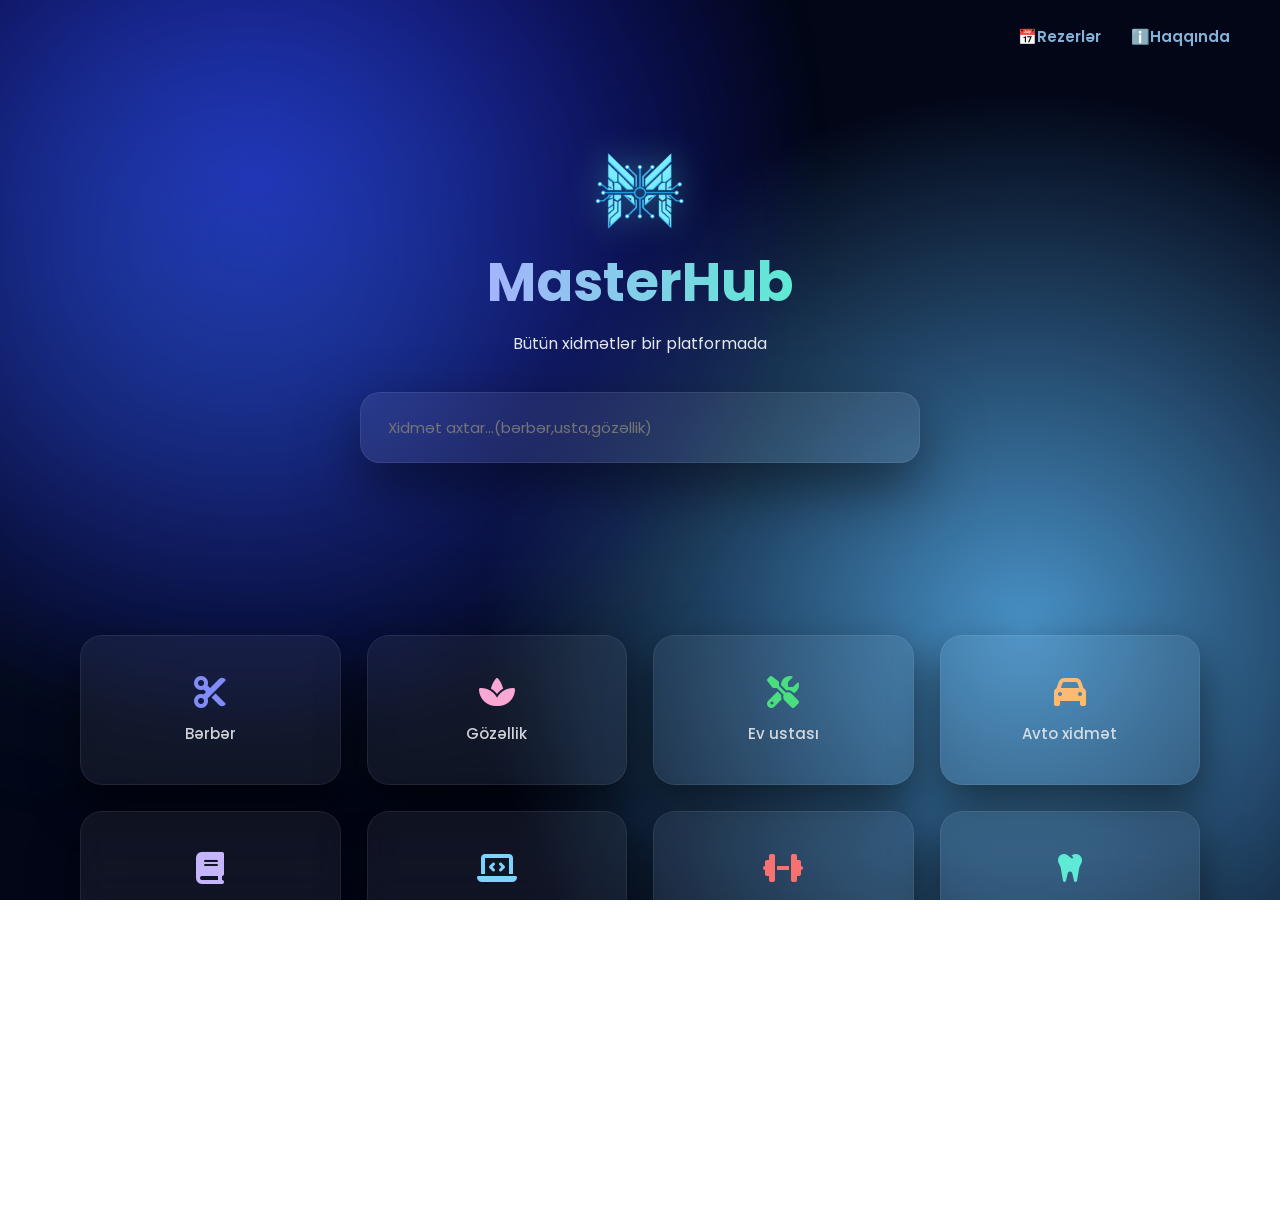
==== index.html @ 571d1bb3 "rf" ====
<!DOCTYPE html>
<html lang="az">

<head>
    <meta charset="UTF-8">
    <meta name="viewport" content="width=device-width, initial-scale=1.0">
    <title>MasterHub</title>
    <link rel="stylesheet" href="https://cdnjs.cloudflare.com/ajax/libs/font-awesome/6.5.0/css/all.min.css">
    <link rel="stylesheet" href="css/style.css">

</head>

<body>
    <div class="all">
        <!-- BACKGROUND -->
        <div class="blob blue"></div>
        <div class="blob light"></div>

        <header class="head">
            <div class="logo">
                <img src="./images/Masterlogo.png" alt="MasterHub Logo">
                <h1 class="title-home">MasterHub</h1>
                <p>Bütün xidmətlər bir platformada</p>
            </div>
            <div class="search">
                <input class="search-home" type="text" placeholder="Xidmət axtar...(bərbər,usta,gözəllik)">
                <!-- <button class="search-btn">Axtar</button> -->
            </div>
            <div class="header-right">
                <span class="myReserv">📅Rezerlər</span>
                <span class="about">ℹ️Haqqında</span>
            </div>
        </header>
        <div class="categorys">
            <div class="category" id="barber"><i class="fa-solid fa-scissors"></i><span>Bərbər</span></div>
            <div class="category" id="beauty"><i class="fa-solid fa-spa"></i><span>Gözəllik</span></div>
            <div class="category" id="master"><i class="fa-solid fa-screwdriver-wrench"></i><span>Ev ustası</span></div>
            <div class="category"><i class="fa-solid fa-car"></i><span>Avto xidmət</span></div>
            <div class="category"><i class="fa-solid fa-book"></i><span>Repetitor</span></div>
            <div class="category"><i class="fa-solid fa-laptop-code"></i><span>Texniki</span></div>
            <div class="category"><i class="fa-solid fa-dumbbell"></i><span>Fitness</span></div>
            <div class="category"><i class="fa-solid fa-tooth"></i><span>Diş həkimi</span></div>
            <div class="category"><i class="fa-solid fa-broom"></i><span>Təmizlik</span></div>
            <div class="category"><i class="fa-solid fa-user-nurse"></i><span>Sağlamlıq</span></div>
        </div>
    </div>
    <script src="js/app.js"></script>
    <script src="../js/myreservation.js"></script>

</body>

</html>
---- css/style.css ----
@import url('https://fonts.googleapis.com/css2?family=Poppins:wght@300;400;600;700&display=swap');

* {
    box-sizing: border-box;
    margin: 0;
    padding: 0;
    font-family: "Poppins", sans-serif;

}


.all {
    position: relative;
    width: 100%;

}

html,
body {
    margin: 0;
    padding: 0;
    width: 100%;
    height: 100%;
    min-height: 100vh;
    overflow-x: hidden;
    overscroll-behavior: none;
}

html {
    background:
        radial-gradient(circle at 20% 20%, #150aaf 0%, transparent 45%),
        radial-gradient(circle at 80% 70%, #4892c7 0%, transparent 45%),
        linear-gradient(180deg, #020617 0%, #020617 100%);
    color: #e5e7eb;
    width: 100%;


}

.title-home {
    text-align: center;
}

.logo {
    display: flex;
    flex-direction: column;
    align-items: center;
    gap: 8px;
}

.logo img {
    width: 96px;
    height: 96px;
    object-fit: contain;
    margin-bottom: -5px;
    filter: drop-shadow(0 0 18px rgba(94, 234, 212, 0.45));
}



.logo img {
    width: 96px;
    animation: breatheGlow 4s ease-in-out infinite;
}

@keyframes breatheGlow {
    0% {
        transform: scale(1);
        filter:
            drop-shadow(0 0 6px rgba(99, 102, 241, 0.35)) drop-shadow(0 0 12px rgba(99, 102, 241, 0.2));
    }

    50% {
        transform: scale(1.07);
        filter:
            drop-shadow(0 0 18px rgba(20, 184, 166, 0.85)) drop-shadow(0 0 36px rgba(20, 184, 166, 0.55));
    }

    100% {
        transform: scale(1);
        filter:
            drop-shadow(0 0 6px rgba(99, 102, 241, 0.35)) drop-shadow(0 0 12px rgba(99, 102, 241, 0.2));
    }
}

.head {
    display: flex;
    flex-direction: column;
    align-items: center;
    justify-content: center;
    text-align: center;
    padding: 60px 20px 40px;
    min-height: 65vh;
}

.logo h1 {
    font-size: 54px;
    font-weight: 700;
    background: linear-gradient(90deg, #a5b4fc, #5eead4);
    -webkit-background-clip: text;
    -webkit-text-fill-color: transparent;
}

.search {
    display: flex;
    margin-top: 36px;
    width: 100%;
    max-width: 560px;
    padding: 10px;
    border-radius: 20px;
    background: rgba(255, 255, 255, 0.08);
    backdrop-filter: blur(14px);
    box-shadow:
        0 25px 60px rgba(0, 0, 0, 0.5),
        inset 0 0 0 1px rgba(255, 255, 255, 0.08);
}

.search input {
    flex: 1;
    border: none;
    outline: none;
    padding: 14px 18px;
    background: transparent;
    color: #e5e7eb;
    font-size: 15px;
}




.search-box input::placeholder {
    color: rgba(255, 255, 255, 0.5);
}

.blob {
    position: absolute;
    width: 480px;
    height: 480px;
    border-radius: 50%;
    filter: blur(160px);
    opacity: 0.35;
    z-index: -1;
}

.blob.blue {
    background: #6366f1;

}

.blob.light {
    background: #14b8a6;

}



.category:nth-child(1) i {
    color: #818cf8;
}

.category:nth-child(2) i {
    color: #f9a8d4;
}

.category:nth-child(3) i {
    color: #4ade80;
}

.category:nth-child(4) i {
    color: #fdba74;
}

.category:nth-child(5) i {
    color: #c4b5fd;
}

.category:nth-child(6) i {
    color: #7dd3fc;
}

.category:nth-child(7) i {
    color: #f87171;
}

.category:nth-child(8) i {
    color: #5eead4;
}

.category:nth-child(9) i {
    color: #bef264;
}

.category:nth-child(10) i {
    color: #34d399;
}

.categorys {
    display: grid;
    grid-template-columns: repeat(auto-fit, minmax(180px, 1fr));
    gap: 26px;
    padding: 50px 40px 90px;
    max-width: 1200px;
    margin: auto;
    width: 100%;
    box-sizing: border-box;
}

.category {
    display: flex;
    flex-direction: column;
    align-items: center;
    justify-content: center;
    height: 150px;
    gap: 14px;
    border-radius: 22px;
    background: rgba(255, 255, 255, 0.06);
    backdrop-filter: blur(16px);
    cursor: pointer;
    transition: 0.4s;
    box-shadow:
        0 20px 45px rgba(0, 0, 0, 0.55),
        inset 0 0 0 1px rgba(255, 255, 255, 0.07);
}

.category:hover {
    transform: translateY(-10px);
    box-shadow:
        0 35px 80px rgba(0, 0, 0, 0.75),
        inset 0 0 0 1px rgba(255, 255, 255, 0.12);
}

.category i {
    font-size: 32px;
}

.category span {
    font-size: 15px;
    font-weight: 500;
    color: #e5e7eb;
    opacity: 0.9;
}










.barber-title,
.beauty-title,
.master-title {
    margin-top: 25px;
    text-align: center;
    font-size: 45px;
    color: #4eaece;
    text-shadow: 0 0 10px rgb(40, 70, 162);
}

.beauty-title {
    color: #e6529f;
    text-shadow: 0 0 40px rgb(204, 64, 157);
}

.barber,
.beauty,
.master {
    margin: 0;
    padding: 0;
    font-family: "Poppins", sans-serif;
    background: linear-gradient(135deg, #1f2937, #111827);
    color: #e5e7eb;
}

.beauty {
    background: linear-gradient(135deg, #fbcfe8, #f9a8d4);
    color: #111827;
}

#barber-container,
#beauty-container,
#master-container {
    max-width: 1200px;
    height: 350px;
    margin: 40px auto;
    padding: 0 20px;
    display: grid;
    grid-template-columns: repeat(4, 1fr);
    gap: 25px;
}

#barber-container h1,
#beauty-container h1,
#master-container h1 {
    text-align: center;
    font-size: 36px;
    margin-bottom: 30px;
}

.barber-card,
.beauty-card,
.master-card {
    display: flex;
    flex-direction: column;
    justify-content: space-between;
    align-items: center;
    background: rgba(255, 255, 255, 0.05);
    border-radius: 20px;
    padding: 20px;
    text-align: center;
    margin-bottom: 20px;
    box-shadow: 0 20px 40px rgba(0, 0, 0, 0.5);
    transition: transform 0.3s, box-shadow 0.3s;
    height: 100%;
}

.beauty-card {
    box-shadow: 0 15px 35px rgba(0, 0, 0, 0.3);
    transition: transform 0.3s, box-shadow 0.3s;
}

.barber-card:hover {
    transform: translateY(-10px);
    box-shadow: 0 35px 60px rgba(0, 0, 0, 0.7);
}

.beauty-card:hover {
    transform: translateY(-8px);
    box-shadow: 0 25px 50px rgba(0, 0, 0, 0.4);
}

.master-card:hover {
    transform: translateY(-8px);
    box-shadow: 0 25px 50px rgba(0, 0, 0, 0.4);
}

.barber-card img,
.beauty-card img,
.master-card img {
    width: 120px;
    height: 120px;
    border-radius: 50%;
    object-fit: cover;
    margin-bottom: 15px;
    border: 3px solid #14b8a6;
    box-shadow: 0 0 20px rgba(20, 184, 166, 0.4);
}

.beauty-card img {
    border: 3px solid #f472b6;
    box-shadow: 0 0 15px rgba(244, 114, 182, 0.3);
}

.barber-card h3,
.beauty-card h3,
.master-card h3 {
    margin: 10px 0;
    font-size: 20.8px;
    color: #fff;
}

.beauty-card h3 {
    font-size: 19.5px;
    color: #111827;

}


.barber-card p,
.beauty-card p,
.master-card p {
    margin: 5px 0;
    font-size: 14px;
}

.barber-card p:nth-child(3),
.beauty-card p:nth-child(3),
.master-card p:nth-child(3) {
    display: inline-block;
    background: #e8bd14;
    color: #000;
    padding: 4px 10px;
    border-radius: 12px;
    font-weight: 600;
}

.beauty-card p:nth-child(3) {
    background: #fde68a;
    color: #111827;
}


.barber-card p:nth-child(4),
.beauty-card p:nth-child(4),
.master-card p:nth-child(4) {
    display: inline-block;
    background: #14b8a6;
    color: #fff;
    padding: 4px 10px;
    border-radius: 12px;
    font-weight: 600;
}

.beauty-card p:nth-child(4) {
    background: #fbb6ce;
    color: #111827;
}

.barber-card p:nth-child(6),
.beauty-card p:nth-child(6),
.master-card p:nth-child(6) {
    display: inline-block;
    background: #6366f1;
    color: #fff;
    padding: 4px 10px;
    border-radius: 12px;
    font-weight: 600;
}

.beauty-card p:nth-child(6) {
    background: #f9a8d4;
    color: #111827;
}

.barber-card p:nth-child(7),
.beauty-card p:nth-child(7),
.master-card p:nth-child(7) {
    display: inline-block;
    background: #f87171;
    color: #fff;
    padding: 4px 10px;
    border-radius: 12px;
    font-weight: 600;
}

.beauty-card p:nth-child(7) {
    background: #f472b6;
    color: #fff;
}

.barber-card p:nth-child(5),
.beauty-card p:nth-child(5),
.master-card p:nth-child(5) {
    display: block;
    color: #e5e7eb;
    font-size: 14px;
    /* font-weight: 550; */
}

.beauty-card p:nth-child(5) {
    background: none;
    color: rgba(0, 0, 0, 0.786);
    font-weight: 700;


}

.profileBarber-btn,
.profileBeauty-btn,
.profileMaster-btn {
    margin-top: auto;
    padding: 10px 16px;
    border: none;
    border-radius: 14px;
    background: linear-gradient(140deg, #6366f1, #14b8a6);
    color: #fff;
    font-size: 14px;
    font-weight: 600;
    cursor: pointer;
    transition: all 0.3s ease;
    box-shadow: 0 10px 25px rgba(99, 102, 241, 0.4);
}

.profileBeauty-btn {
    background: linear-gradient(10deg, #c92eacbf, #eb7db9c3);
    color: #111827;
    box-shadow: 0 10px 25px rgba(173, 80, 144, 0.423);
}

.profileBarber-btn:hover {
    transform: translateY(-3px);
    box-shadow: 0 10px 20px rgba(20, 184, 166, 0.6);
}

.profileBeauty-btn:hover {
    transform: translateY(-3px);
    box-shadow: 0 10px 20px rgba(187, 45, 142, 0.727);
}

.profileMaster-btn:hover {
    transform: translateY(-3px);
    box-shadow: 0 10px 20px rgba(20, 184, 166, 0.6);
}


.profileBarber-btn:active {
    transform: scale(0.97);
}

.profileBeauty-btn:active {
    transform: scale(0.97);
}

.profileMaster-btn:active {
    transform: scale(0.97);
}



.master .master-card {
    padding: 22px 20px;
}

.master .master-card img {
    margin-bottom: 14px;
}

.master .master-card h3 {
    margin: 8px 0 10px;
    line-height: 1.3;
}

.master .master-card p {
    margin: 6px 0;
    line-height: 1.45;
    white-space: normal;
    word-break: break-word;
}

.master .master-card p:nth-child(3),
.master .master-card p:nth-child(4) {
    margin: 4px 4px 6px;
}

.master .master-card p:nth-child(5) {
    margin-top: 10px;
    font-weight: 500;
    opacity: 0.9;
    font-size: 18px;
    font-weight: 600;
}

.master .master-card p:nth-child(6) {
    margin-top: 8px;
    font-size: 14px;
}

.master .master-card p:nth-child(7) {
    margin-top: 10px;
    font-size: 15px;
}

.master .master-card .profileBarber-btn {
    margin-top: 16px;
}



.notFound {
    text-align: center;
    display: none;
    font-weight: 600;
    font-size: 16px;
    margin: 20px auto;
    padding: 12px 20px;
    border-radius: 12px;
    background-color: rgba(219, 32, 32, 0.1);
}








.sort {
    display: flex;
    justify-content: flex-end;
    align-items: center;
    max-width: 1200px;
    margin: 20px auto;
    padding: 0 20px;
    gap: 12px;
}

.sort-text {
    font-size: 17px;
    font-weight: 650;
    color: #14b8a6;
    text-shadow: 0 0 8px rgba(20, 184, 166, 0.5);
}

.sortBeauty-text {
    color: #cd309e;
    text-shadow: 0 0 10px rgba(234, 24, 129, 0.864);
}

.sort-icons {
    display: flex;
    gap: 10px;
}

.sort-icon {
    display: flex;
    justify-content: center;
    align-items: center;
    width: 36px;
    height: 36px;
    font-size: 20px;
    border-radius: 50%;
    background: rgba(20, 184, 166, 0.2);
    color: #14b8a6;
    cursor: pointer;
    transition: all 0.3s;
    box-shadow: 0 5px 15px rgba(20, 184, 166, 0.3);
}

.sortBeauty-icon {
    background: rgba(181, 18, 154, 0.2);
    color: #aa14b8;
    box-shadow: 0 5px 15px rgba(168, 48, 154, 0.742);

}

.sort-icon:hover {
    background: rgba(20, 184, 166, 0.4);
    transform: translateY(-3px);
    box-shadow: 0 8px 20px rgba(20, 184, 166, 0.5);
}

.sortBeauty-icon:hover {
    background: rgba(177, 14, 158, 0.4);
    box-shadow: 0 8px 20px rgba(219, 37, 150, 0.5);
}







.profile {
    margin: 0;
    padding: 0;
    font-family: 'Poppins', sans-serif;
    background: linear-gradient(135deg, #1f2937, #111827);
    color: #e5e7eb;
}

.beauty {
    background: linear-gradient(135deg, #fbcfe8, #f9a8d4);
    color: #111827;
}

#profil {
    display: flex;
    flex-direction: column;
    width: 90%;
    max-width: 1000px;
    margin: 40px auto;
    gap: 25px;
}

.profil-header {
    display: flex;
    align-items: center;
    width: 100%;
    background: rgba(255, 255, 255, 0.05);
    padding: 25px 30px;
    border-radius: 20px;
    box-shadow: 0 20px 40px rgba(0, 0, 0, 0.5);
    gap: 26px;
    transition: transform 0.3s, box-shadow 0.3s;
}

.profil-header .beauty {
    border: 4px solid #f472b6;
    box-shadow: 0 0 40px rgba(244, 114, 182, 0.5);
}

.profil-header:hover {
    transform: translateY(-8px);
    box-shadow: 0 35px 60px rgba(0, 0, 0, 0.7);
}

.profil-header img {
    width: 160px;
    height: 160px;
    border-radius: 50%;
    object-fit: cover;
    border: 4px solid #14b8a6;
    box-shadow: 0 0 40px rgba(20, 184, 166, 0.5);
}

.profil-header.beauty img {
    border: 4px solid #f472b6;
    box-shadow: 0 0 40px rgba(244, 114, 182, 0.5);
}

.profil-data {
    display: flex;
    flex-direction: column;
    gap: 8px;
}

.profil-data h2 {
    font-size: 28px;
    color: #fff;
    margin: 0;
    text-shadow: 0 0 15px #14b8a6;
}

.beauty h2 {
    text-shadow: 0 0 15px #f472b6;
    color: #111827;
}

.profil-data p {
    margin: 0;
    font-size: 16px;
    color: #d1d5db;
}

.beauty p {
    color: #111827;
}

.contact {
    margin-top: 10px;
    padding: 10px 22px;
    background: linear-gradient(140deg, #6366f1, #14b8a6);
    color: #fff;
    border: none;
    border-radius: 14px;
    font-weight: bold;
    cursor: pointer;
    transition: transform 0.2s, box-shadow 0.2s;
    text-decoration: none;
}

.contact.beauty {
    background: linear-gradient(140deg, #f472b6, #f9a8d4);
    color: #111827;
    text-decoration: none;

}

.contact:hover {
    transform: scale(1.05);
    box-shadow: 0 5px 15px rgba(20, 184, 166, 0.4);
}

.contact.beauty:hover {
    box-shadow: 0 5px 15px rgba(244, 114, 182, 0.4);
}

.services {
    display: flex;
    flex-direction: column;
    gap: 12px;
    width: 100%;
}

.service-box {
    display: flex;
    justify-content: space-between;
    align-items: center;
    background: rgba(255, 255, 255, 0.05);
    padding: 15px 20px;
    border-radius: 12px;
    cursor: pointer;
    font-weight: 600;
    transition: background 0.3s, transform 0.2s;
}

.service-box.beauty:hover {
    background: linear-gradient(120deg, #f472b6, #fbcfe8);
    color: #111827;
}

.service-box:hover {
    background: linear-gradient(120deg, #14b8a6, #6366f1);
    color: #fff;
    transform: translateY(-2px);
}

.sum {
    background: rgba(255, 255, 255, 0.05);
    padding: 18px 22px;
    font-weight: bold;
    font-size: 18px;
    border-radius: 12px;
    text-align: right;
    box-shadow: 0 10px 25px rgba(0, 0, 0, 0.4);
}


.schedule h3 {
    font-size: 22px;
    font-weight: bold;
    color: #fff;
    margin-bottom: 12px;
    text-shadow: 0 0 12px #14b8a6;
}

.beauty .schedule h3 {
    color: #111827;
    text-shadow: 0 0 12px #f472b6;
}

.dates {
    display: flex;
    flex-wrap: wrap;
    gap: 12px;
    margin-bottom: 15px;
}

.date-btn {
    padding: 12px 20px;
    border-radius: 14px;
    border: none;
    cursor: pointer;
    font-weight: bold;
    font-size: 16px;
    transition: transform 0.2s, box-shadow 0.2s;
    background: linear-gradient(120deg, #14b8a6, #6366f1);
    color: #fff;
}

.date-btn:hover {
    transform: translateY(-2px);
    box-shadow: 0 6px 16px rgba(20, 184, 166, 0.5);
}

.beauty .date-btn {
    background: linear-gradient(120deg, #f472b6, #f9a8d4);
    color: #111827;
}

.beauty .date-btn:hover {
    box-shadow: 0 6px 16px rgba(244, 114, 182, 0.6);
    background: linear-gradient(120deg, #f9a8d4, #f472b6);
}

.times {
    display: flex;
    flex-wrap: wrap;
    gap: 12px;
    margin-bottom: 15px;
}

.times button {
    padding: 12px 20px;
    font-size: 16px;
    border-radius: 14px;
    border: none;
    cursor: pointer;
    font-weight: bold;
    transition: transform 0.2s, box-shadow 0.2s;
    background: linear-gradient(120deg, #14b8a6, #6366f1);
    color: #fff;
    display: flex;
    flex-wrap: wrap;
}

.beauty .times button {
    background: linear-gradient(120deg, #f9a8d4, #f472b6);

}

.times button:hover:not(:disabled) {
    transform: translateY(-2px);
    box-shadow: 0 6px 16px rgba(20, 184, 166, 0.5);
}

.times button:disabled {
    background: rgba(255, 255, 255, 0.15);
    color: #999;
    cursor: not-allowed;
    box-shadow: none;
    transform: none;
}

.beauty .times button:hover:not(:disabled) {
    box-shadow: 0 6px 16px rgba(244, 114, 182, 0.6);
    background: linear-gradient(120deg, #f9a8d4, #f472b6);
}

.rezerv-btn {
    padding: 14px 40px;
    border: none;
    border-radius: 14px;
    font-weight: bold;
    font-size: 18px;
    cursor: pointer;
    background: linear-gradient(140deg, #14b8a6, #6366f1);
    color: #fff;
    transition: transform 0.2s, box-shadow 0.2s;
}

.rezerv-btn:hover {
    transform: scale(1.05);
    box-shadow: 0 6px 16px rgba(20, 184, 166, 0.5);
}

.beauty .rezerv-btn {
    background: linear-gradient(140deg, #f472b6, #f9a8d4);
    color: #111827;
}

.beauty .rezerv-btn:hover {
    box-shadow: 0 6px 16px rgba(244, 114, 182, 0.6);
}




.service-box.select {
    background-color: #2480b5;
}

.beauty .service-box.select {
    background: linear-gradient(120deg, #f472b6, #f9a8d4);
    color: #111827;
}

.date-btn.select {
    background-color: #a0e7e5;
    color: #000;
}

.beauty .date-btn.select {
    background: linear-gradient(120deg, #fde68a, #fbbf24);
    color: #000000;
}

.times button.select {
    background-color: #f9d571;
    color: #000;
}

.beauty .times button.select {
    background: linear-gradient(120deg, #fde68a, #fbbf24);
    color: #111827;
}










.reserve-card {
    display: none;
    position: fixed;
    top: 0;
    left: 0;
    width: 100%;
    height: 100%;
    background: rgba(15, 23, 42, 0.75);
    backdrop-filter: blur(6px);
    justify-content: center;
    align-items: center;
}

.reserve-main {
    width: 420px;
    max-width: 90%;
    background: linear-gradient(145deg, #0f172a, #020617);
    color: white;
    border-radius: 22px;
    padding: 28px;
    box-shadow: 0 30px 80px rgba(0, 0, 0, 0.6);
    position: relative;
}


.delete-btn {
    position: absolute;
    top: 18px;
    right: 18px;
    font-size: 26px;
    cursor: pointer;
    color: #94a3b8;
    transition: 0.2s;
}

.delete-btn:hover {
    color: #ef4444;
    transform: rotate(90deg);
}

.reserve-info h1 {
    font-size: 24px;
    margin-bottom: 16px;
    text-align: center;
}

.reserve-info p {
    font-size: 14px;
    margin: 6px 0;
    color: #cbd5f5;
}

.reserve-info h2 {
    margin-top: 12px;
    font-size: 20px;
    color: #22c55e;
}

.userData {
    margin-top: 18px;
}

.userData p {
    font-size: 13px;
    margin: 10px 0 4px;
}

.userData input {
    width: 100%;
    padding: 12px 14px;
    border-radius: 12px;
    border: none;
    outline: none;
    background: #020617;
    color: white;
    border: 1px solid #1e293b;
}

.pay {
    margin-top: 20px;
    display: flex;
    flex-direction: column;
    gap: 20px;
}

.pay button {
    width: 100%;
    padding: 2px;
    border-radius: 16px;
    border: none;
    cursor: pointer;
    font-weight: bold;
    font-size: 15px;
    transition: 0.25s;
}

.pay-card {
    background: linear-gradient(120deg, #6366f1, #22d3ee);
    color: white;
}

.pay-cash {
    background: linear-gradient(120deg, #22c55e, #84cc16);
    color: #022c22;
}

.pay button:hover {
    transform: translateY(-2px);
    box-shadow: 0 10px 30px rgba(0, 0, 0, 0.4);
}

.pay-cards {
    display: flex;
    gap: 10px;
}

.card-cash {
    font-size: 40px;
}

.card-bank {
    font-size: 40px;
}

#commission {
    font-size: 12px;
    color: rgb(224, 53, 53);
}

.profile.beauty .reserve-main {
    background: linear-gradient(145deg, #fde8f0, #fbb6ce);
    color: #111827;
    box-shadow: 0 30px 80px rgba(244, 114, 182, 0.4);
}

.profile.beauty .reserve-info p {
    color: black;
}



.profile.beauty .reserve-info h1 {
    color: #c026d3;
}

.profile.beauty .reserve-info h2 {
    color: #db2777;
}

.profile.beauty #commission {
    color: #be185d;
}

.profile.beauty .userData input {
    background: #fce7f3;
    color: #111827;
    border: 1px solid #f472b6;
}

.profile.beauty .pay-card {
    background: linear-gradient(120deg, #d946ef, #ec4899);
    color: white;
}

.profile.beauty .pay-cash {
    background: linear-gradient(120deg, #f472b6, #f9a8d4);
    color: black;
}















.receipt-card {
    display: none;
    position: fixed;
    inset: 0;
    background: rgba(15, 23, 42, 0.8);
    backdrop-filter: blur(6px);
    display: none;
    justify-content: center;
    align-items: center;
    z-index: 9999;
}


.receipt-main {
    width: 420px;
    max-width: 90%;
    background: linear-gradient(160deg, #020617, #0f172a);
    color: white;
    padding: 28px;
    border-radius: 22px;
    box-shadow: 0 30px 90px rgba(0, 0, 0, 0.6);
}

.receipt-header {
    display: flex;
    justify-content: space-between;
    align-items: center;
    margin-bottom: 18px;
}

.receipt-header h1 {
    font-size: 22px;
}

.receipt-status {
    background: #22c55e;
    color: #022c22;
    padding: 6px 12px;
    border-radius: 14px;
    font-size: 12px;
    font-weight: bold;
}

.receipt-section {
    display: flex;
    flex-direction: column;
    gap: 8px;
    font-size: 14px;
}

.receipt-section span {
    color: #94a3b8;
}

.receipt-section b {
    color: #e5e7eb;
}

.receipt-main hr {
    margin: 18px 0;
    border: none;
    height: 1px;
    background: #1e293b;
}

.receipt-total {
    margin-top: 20px;
    padding: 16px;
    border-radius: 16px;
    background: linear-gradient(120deg, #22c55e, #84cc16);
    color: #022c22;
    text-align: center;
}

.receipt-total span {
    font-size: 13px;
}

.receipt-total h2 {
    margin-top: 6px;
    font-size: 24px;
}

.go-home {
    margin-top: 22px;
    width: 100%;
    padding: 12px;
    border-radius: 16px;
    border: none;
    cursor: pointer;
    font-weight: bold;
    background: linear-gradient(120deg, #6366f1, #22d3ee);
    color: white;
    transition: 0.3s;
}

.go-home:hover {
    transform: translateY(-2px);
    box-shadow: 0 10px 30px rgba(99, 102, 241, 0.4);
}

.profile.beauty .receipt-main {
    background: linear-gradient(160deg, #fff1f5, #fce7f3);
    color: #111827;
    box-shadow: 0 30px 90px rgba(236, 72, 153, 0.35);
}

.profile.beauty .receipt-header h1 {
    color: #be185d;
}

.profile.beauty .receipt-status {
    background: #f472b6;
    color: #831843;
}

.profile.beauty .receipt-section span {
    color: #9d174d;
}

.profile.beauty .receipt-section b {
    color: #111827;
}

.profile.beauty .receipt-main hr {
    background: #f9a8d4;
}

.profile.beauty .receipt-total {
    background: linear-gradient(120deg, #ec4899, #f472b6);
    color: #831843;
}

.profile.beauty .receipt-total span {
    color: #fce7f3;
}

.profile.beauty .receipt-total h2 {
    color: white;
}

.profile.beauty .go-home {
    background: linear-gradient(120deg, #d946ef, #ec4899);
    color: white;
}

.profile.beauty .go-home:hover {
    box-shadow: 0 10px 30px rgba(236, 72, 153, 0.45);
}




.header-right {
    position: absolute;
    top: 25px;
    right: 50px;
    display: flex;
    gap: 30px;
}

.header-right span {
    font-size: 15px;
    font-weight: 600;
    cursor: pointer;
    color: #84b2d8;
    transition: color 0.3s, transform 0.2s, text-shadow 0.3s;
}

.header-right span:hover {
    color: #6366f1;
    transform: translateY(-2px);
    text-shadow: 0 0 10px rgba(99, 102, 241, 0.7);
}




@media (min-width: 360px) and (max-width: 767px) {
    .rezerv-btn {
        display: block;
        margin: 20px auto 0;
    }

    .head {
        padding: 40px 16px;
        min-height: auto;
    }

    .logo h1 {
        font-size: 36px;
    }

    .date-title,
    .schedule h3 {
        text-align: center;
    }

    .search {
        flex-direction: column;
        gap: 10px;
    }

    .categorys {
        grid-template-columns: repeat(2, 1fr);
        padding: 30px 16px;
        gap: 16px;
    }

    #barber-container,
    #beauty-container,
    #master-container {
        grid-template-columns: 1fr;
        height: auto;
    }

    .profil-header {
        flex-direction: column;
        text-align: center;
    }

    .profil-header img {
        width: 120px;
        height: 120px;
    }

    .dates,
    .times {
        justify-content: center;
    }

    .reserve-main,
    .receipt-main {
        width: 95%;
        padding: 20px;
    }

    .header-right {
        position: static;
        justify-content: center;
        margin-top: 20px;
        gap: 16px;
    }

    .reserve-main,
    .receipt-main {
        width: 95%;
        max-height: 90vh;
        overflow-y: auto;
        padding: 20px;
        border-radius: 16px;
    }

    .reserve-main h2,
    .receipt-main h2,
    .reserve-main h3,
    .receipt-main h3 {
        text-align: center;
    }

    .reserve-main p,
    .receipt-main p {
        text-align: center;
    }

    .reserve-actions,
    .receipt-actions {
        display: flex;
        flex-direction: column;
        gap: 12px;
    }

    .delete-btn {
        font-size: 22px;
        padding: 10px;
    }

    .receiptServices {
        text-align: center;
        line-height: 1.6;
    }

    .receipTotal {
        font-size: 20px;
        font-weight: 800;
        text-align: center;
    }

    .reserve-actions button,
    .receipt-actions button {
        width: 100%;
    }
}

@media (min-width: 1024px) and (max-width: 1439px) {

    .categorys {
        grid-template-columns: repeat(4, 1fr);
    }

    #barber-container,
    #beauty-container,
    #master-container {
        grid-template-columns: repeat(4, 1fr);
    }
}

@media (min-width: 768px) and (max-width: 1023px) {

    .categorys {
        grid-template-columns: repeat(3, 1fr);
    }

    #barber-container,
    #beauty-container,
    #master-container {
        grid-template-columns: repeat(2, 1fr);
        height: auto;
    }

    .profil-header {
        gap: 20px;
    }

    .profil-header img {
        width: 140px;
        height: 140px;
    }

    .reserve-main,
    .receipt-main {
        width: 420px;
    }
}






.myReservation {
    background-color: #f0f4ff;
    padding: 25px 30px;
    border-radius: 20px;
    max-width: 500px;
    margin: 50px auto;
    box-shadow: 0 8px 25px rgba(0, 0, 0, 0.1);
    font-family: 'Segoe UI', sans-serif;
}

.myReservation h2 {
    text-align: center;
    color: #4f46e5;
    margin-bottom: 20px;
}

.myReservation p {
    font-size: 16px;
    margin: 8px 0;
    color: #1f2937;
}

.deleteBtn {
    display: block;
    width: 120px;
    margin: 20px auto 0;
    padding: 10px 0;
    background-color: #ef4444;
    color: #fff;
    border: none;
    border-radius: 10px;
    font-size: 15px;
    cursor: pointer;
}

.deleteBtn:hover {
    background-color: #b91c1c;
}

@media (min-width: 360px) and (max-width: 767px) {
    .myReservation {
        padding: 20px;
        margin: 30px 15px;
        max-width: 90%;
    }

    .myReservation h2 {
        font-size: 20px;
    }

    .myReservation p {
        font-size: 14px;
    }

    .deleteBtn {
        width: 120px;
        font-size: 14px;
        padding: 8px 0;
    }
}
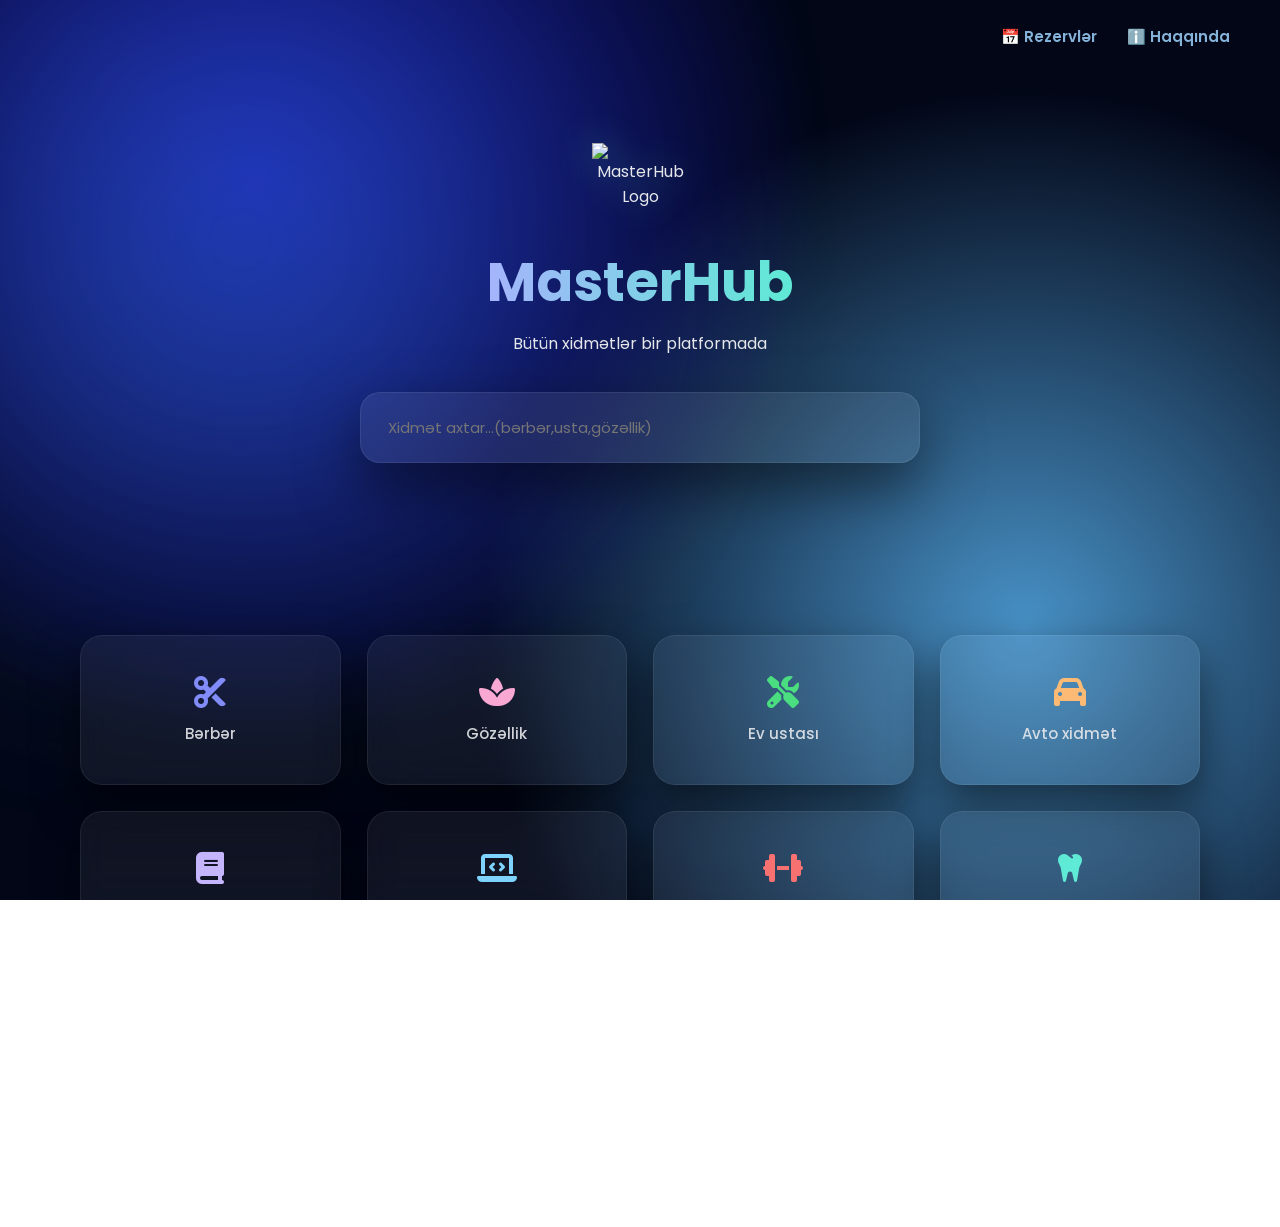
==== commit e61b61d4: "fffg" ====
--- a/index.html
+++ b/index.html
@@ -1,15 +1,13 @@
 <!DOCTYPE html>
 <html lang="az">
-
 <head>
     <meta charset="UTF-8">
     <meta name="viewport" content="width=device-width, initial-scale=1.0">
     <title>MasterHub</title>
     <link rel="stylesheet" href="https://cdnjs.cloudflare.com/ajax/libs/font-awesome/6.5.0/css/all.min.css">
-    <link rel="stylesheet" href="css/style.css">
-
+    <link rel="stylesheet" href="./css/style.css">
+    <link rel="icon" href="./images/MasterLogo.png">
 </head>
-
 <body>
     <div class="all">
         <!-- BACKGROUND -->
@@ -17,20 +15,20 @@
         <div class="blob light"></div>
 
         <header class="head">
-            <div class="logo">
-                <img src="./images/Masterlogo.png" alt="MasterHub Logo">
+            <div class="logo" onclick="window.location.href='./index.html'">
+                <img src="./images/MasterLogo.png" alt="MasterHub Logo">
                 <h1 class="title-home">MasterHub</h1>
                 <p>Bütün xidmətlər bir platformada</p>
             </div>
             <div class="search">
                 <input class="search-home" type="text" placeholder="Xidmət axtar...(bərbər,usta,gözəllik)">
-                <!-- <button class="search-btn">Axtar</button> -->
             </div>
             <div class="header-right">
-                <span class="myReserv">📅Rezerlər</span>
-                <span class="about">ℹ️Haqqında</span>
+                <span class="myReserv">📅 Rezervlər</span>
+                <span class="about">ℹ️ Haqqında</span>
             </div>
         </header>
+        
         <div class="categorys">
             <div class="category" id="barber"><i class="fa-solid fa-scissors"></i><span>Bərbər</span></div>
             <div class="category" id="beauty"><i class="fa-solid fa-spa"></i><span>Gözəllik</span></div>
@@ -43,10 +41,10 @@
             <div class="category"><i class="fa-solid fa-broom"></i><span>Təmizlik</span></div>
             <div class="category"><i class="fa-solid fa-user-nurse"></i><span>Sağlamlıq</span></div>
         </div>
+        
+        <div class="notFound" style="display: none;">⚠️ Uyğun nəticə tapılmadı</div>
     </div>
-    <script src="js/app.js"></script>
-    <script src="../js/myreservation.js"></script>
-
+    
+    <script src="./js/app.js"></script>
 </body>
-
 </html>
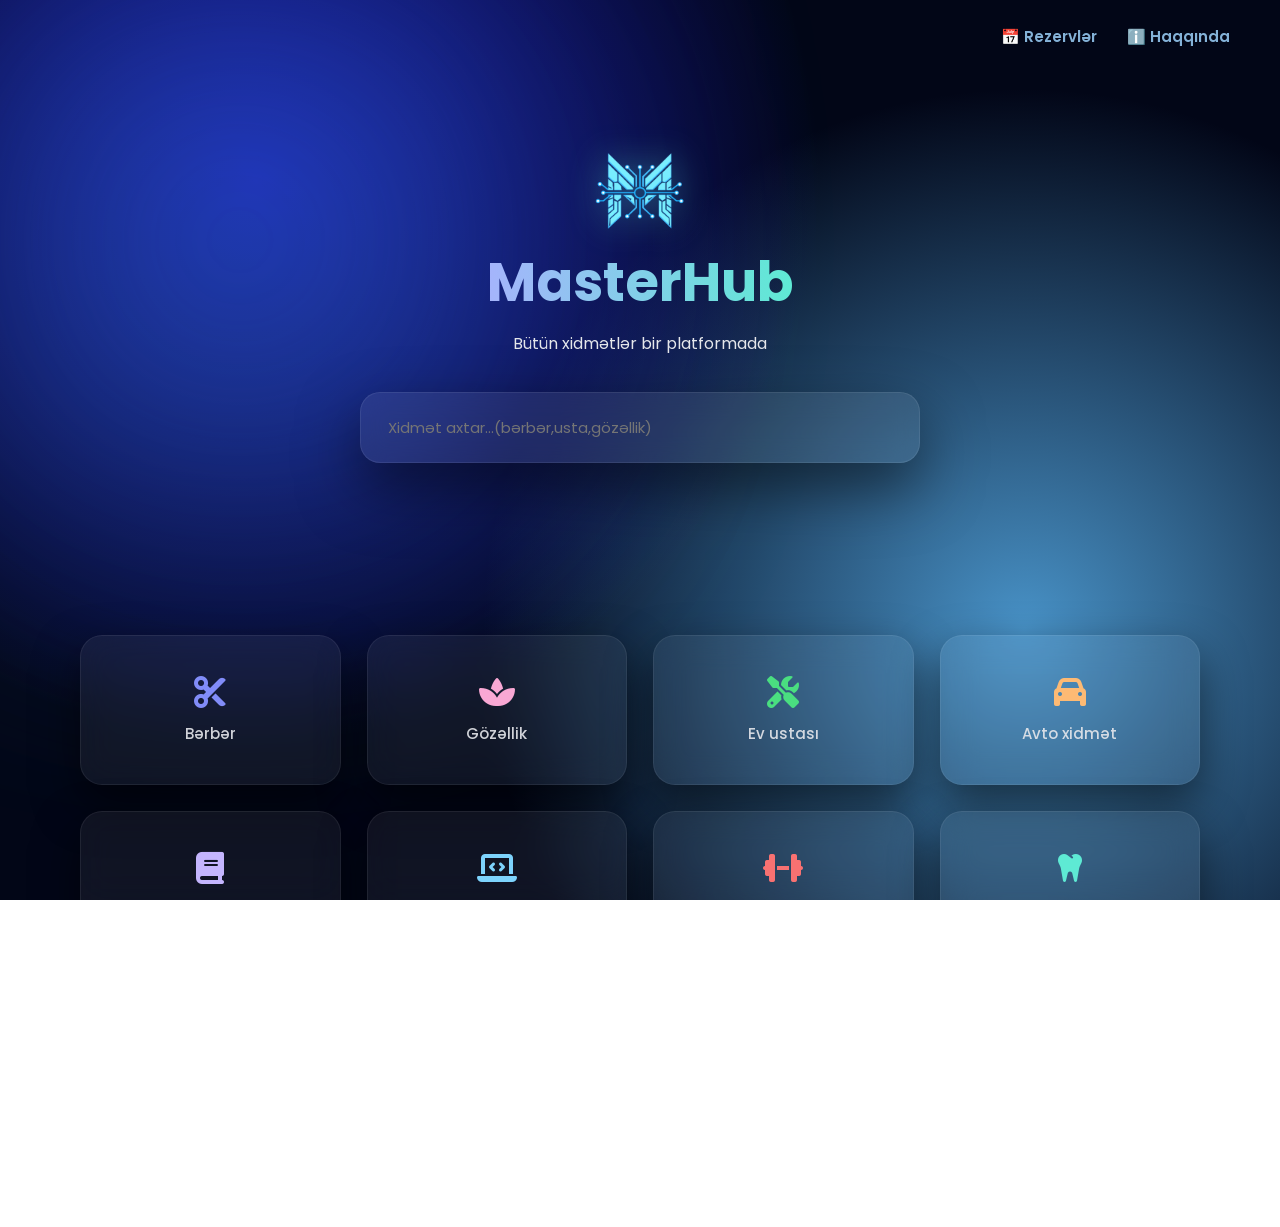
==== commit 133fb4e8: "frgt" ====
--- a/index.html
+++ b/index.html
@@ -16,7 +16,7 @@
 
         <header class="head">
             <div class="logo" onclick="window.location.href='./index.html'">
-                <img src="./images/MasterLogo.png" alt="MasterHub Logo">
+                <img src="./images/Masterlogo.png" alt="MasterHub Logo">
                 <h1 class="title-home">MasterHub</h1>
                 <p>Bütün xidmətlər bir platformada</p>
             </div>
